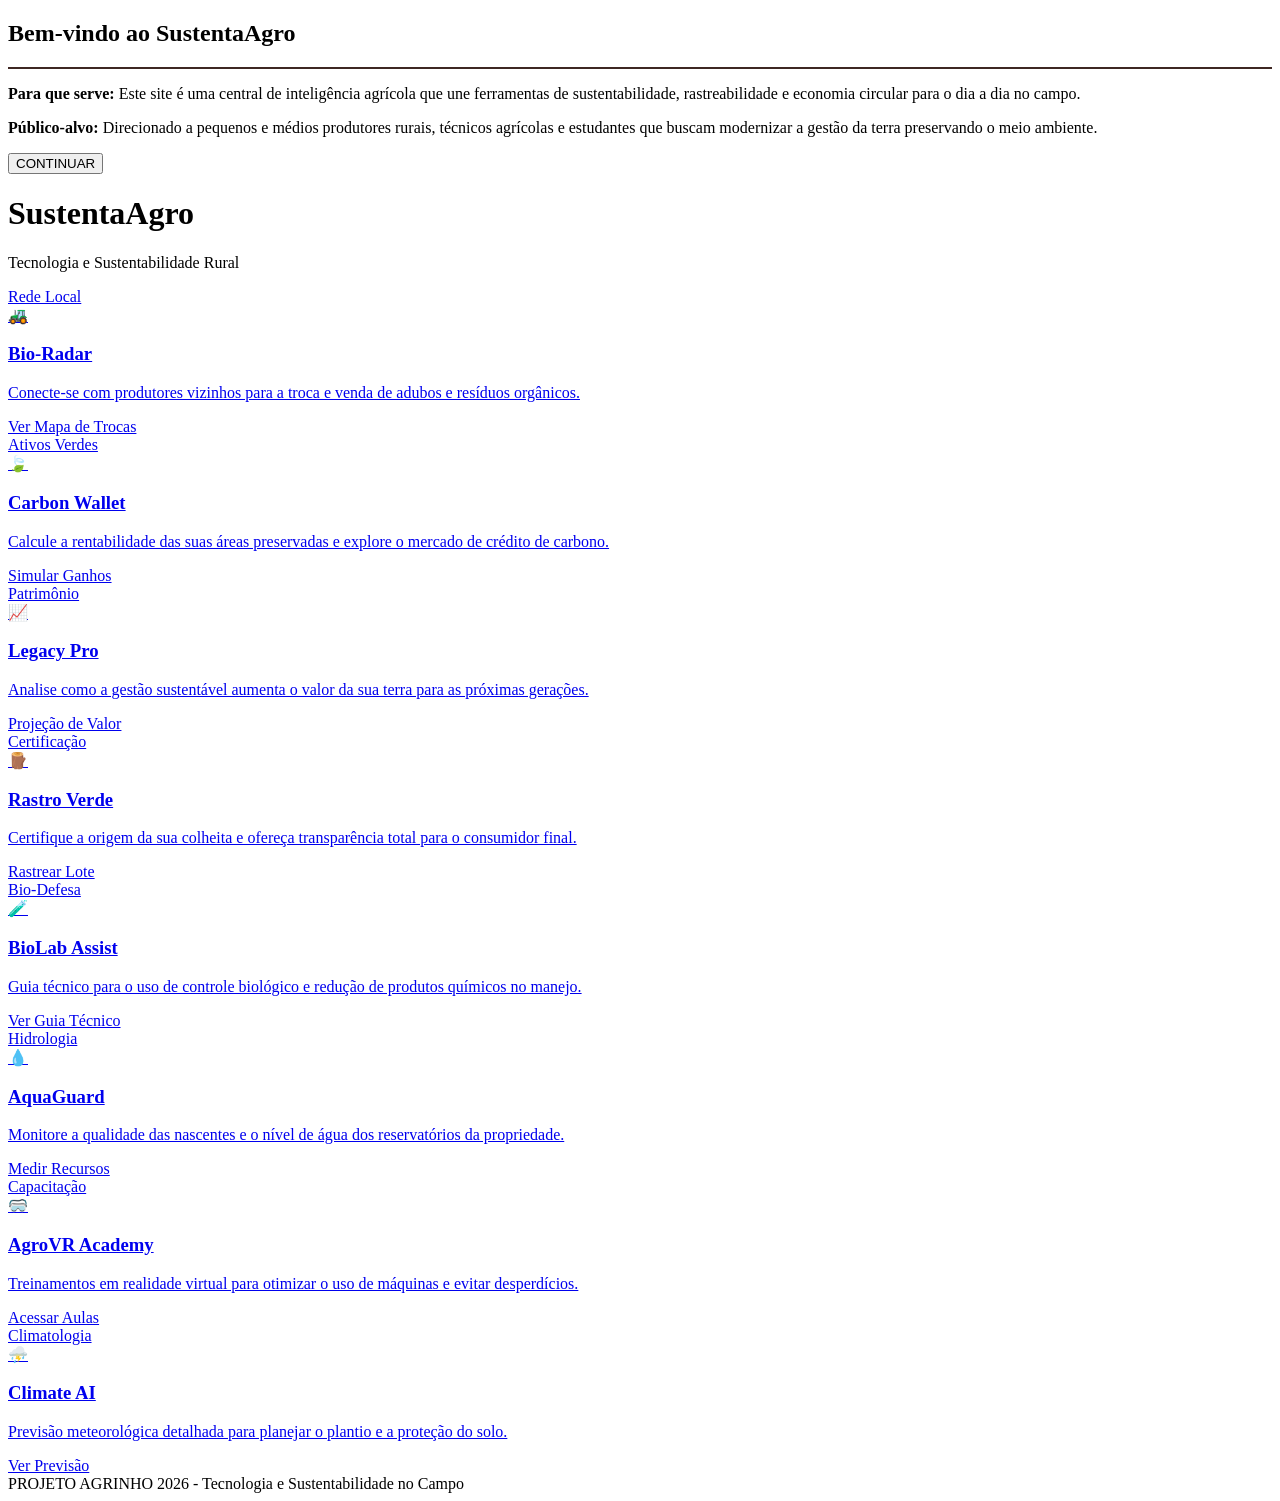
==== index.html @ 87b87731 "Add initial index.html for SustentaAgro website This file contains the main HTML structure for the S" ====
<!DOCTYPE html>
<html lang="pt-br">
<head>
    <meta charset="UTF-8">
    <meta name="viewport" content="width=device-width, initial-scale=1.0">
    <title>SustentaAgro | Inteligência Rural</title>
    <link href="https://fonts.googleapis.com/css2?family=Special+Elite&family=Rock+Salt&family=Bree+Serif&display=swap" rel="stylesheet">
    <link rel="stylesheet" href="style.css">
</head>
<body>

    <div id="modal-aviso">
        <div class="modal-conteudo">
            <h2>Bem-vindo ao SustentaAgro</h2>
            <hr border="1" color="#3e2723">
            <p><strong>Para que serve:</strong> Este site é uma central de inteligência agrícola que une ferramentas de sustentabilidade, rastreabilidade e economia circular para o dia a dia no campo.</p>
            <p><strong>Público-alvo:</strong> Direcionado a pequenos e médios produtores rurais, técnicos agrícolas e estudantes que buscam modernizar a gestão da terra preservando o meio ambiente.</p>
            <button class="btn-fechar" onclick="fecharModal()">CONTINUAR</button>
        </div>
    </div>

    <div vw class="enabled">
        <div vw-access-button class="active"></div>
        <div vw-plugin-wrapper><div class="vw-plugin-top-wrapper"></div></div>
    </div>
    <script src="https://vlibras.gov.br/app/vlibras-plugin.js"></script>
    <script>new window.VLibras.Widget('https://vlibras.gov.br/app');</script>

    <header>
        <h1>SustentaAgro</h1>
        <p>Tecnologia e Sustentabilidade Rural</p>
    </header>

    <div class="grid-container">
        <a href="bioradar.html" class="card">
            <div class="badge">Rede Local</div>
            <div class="icon">🚜</div>
            <h3>Bio-Radar</h3>
            <p>Conecte-se com produtores vizinhos para a troca e venda de adubos e resíduos orgânicos.</p>
            <div class="btn-rustico">Ver Mapa de Trocas</div>
        </a>

        <a href="carbono.html" class="card">
            <div class="badge">Ativos Verdes</div>
            <div class="icon">🍃</div>
            <h3>Carbon Wallet</h3>
            <p>Calcule a rentabilidade das suas áreas preservadas e explore o mercado de crédito de carbono.</p>
            <div class="btn-rustico">Simular Ganhos</div>
        </a>

        <a href="legacy.html" class="card">
            <div class="badge">Patrimônio</div>
            <div class="icon">📈</div>
            <h3>Legacy Pro</h3>
            <p>Analise como a gestão sustentável aumenta o valor da sua terra para as próximas gerações.</p>
            <div class="btn-rustico">Projeção de Valor</div>
        </a>

        <a href="rastroverde.html" class="card">
            <div class="badge">Certificação</div>
            <div class="icon">🪵</div>
            <h3>Rastro Verde</h3>
            <p>Certifique a origem da sua colheita e ofereça transparência total para o consumidor final.</p>
            <div class="btn-rustico">Rastrear Lote</div>
        </a>

        <a href="biolab.html" class="card">
            <div class="badge">Bio-Defesa</div>
            <div class="icon">🧪</div>
            <h3>BioLab Assist</h3>
            <p>Guia técnico para o uso de controle biológico e redução de produtos químicos no manejo.</p>
            <div class="btn-rustico">Ver Guia Técnico</div>
        </a>

        <a href="aquaguard.html" class="card">
            <div class="badge">Hidrologia</div>
            <div class="icon">💧</div>
            <h3>AquaGuard</h3>
            <p>Monitore a qualidade das nascentes e o nível de água dos reservatórios da propriedade.</p>
            <div class="btn-rustico">Medir Recursos</div>
        </a>

        <a href="agrovr.html" class="card">
            <div class="badge">Capacitação</div>
            <div class="icon">🥽</div>
            <h3>AgroVR Academy</h3>
            <p>Treinamentos em realidade virtual para otimizar o uso de máquinas e evitar desperdícios.</p>
            <div class="btn-rustico">Acessar Aulas</div>
        </a>

        <a href="climate.html" class="card">
            <div class="badge">Climatologia</div>
            <div class="icon">⛈️</div>
            <h3>Climate AI</h3>
            <p>Previsão meteorológica detalhada para planejar o plantio e a proteção do solo.</p>
            <div class="btn-rustico">Ver Previsão</div>
        </a>
    </div>

    <footer>
        PROJETO AGRINHO 2026 - Tecnologia e Sustentabilidade no Campo
    </footer>

    <script src="script.js"></script>
</body>
</html>
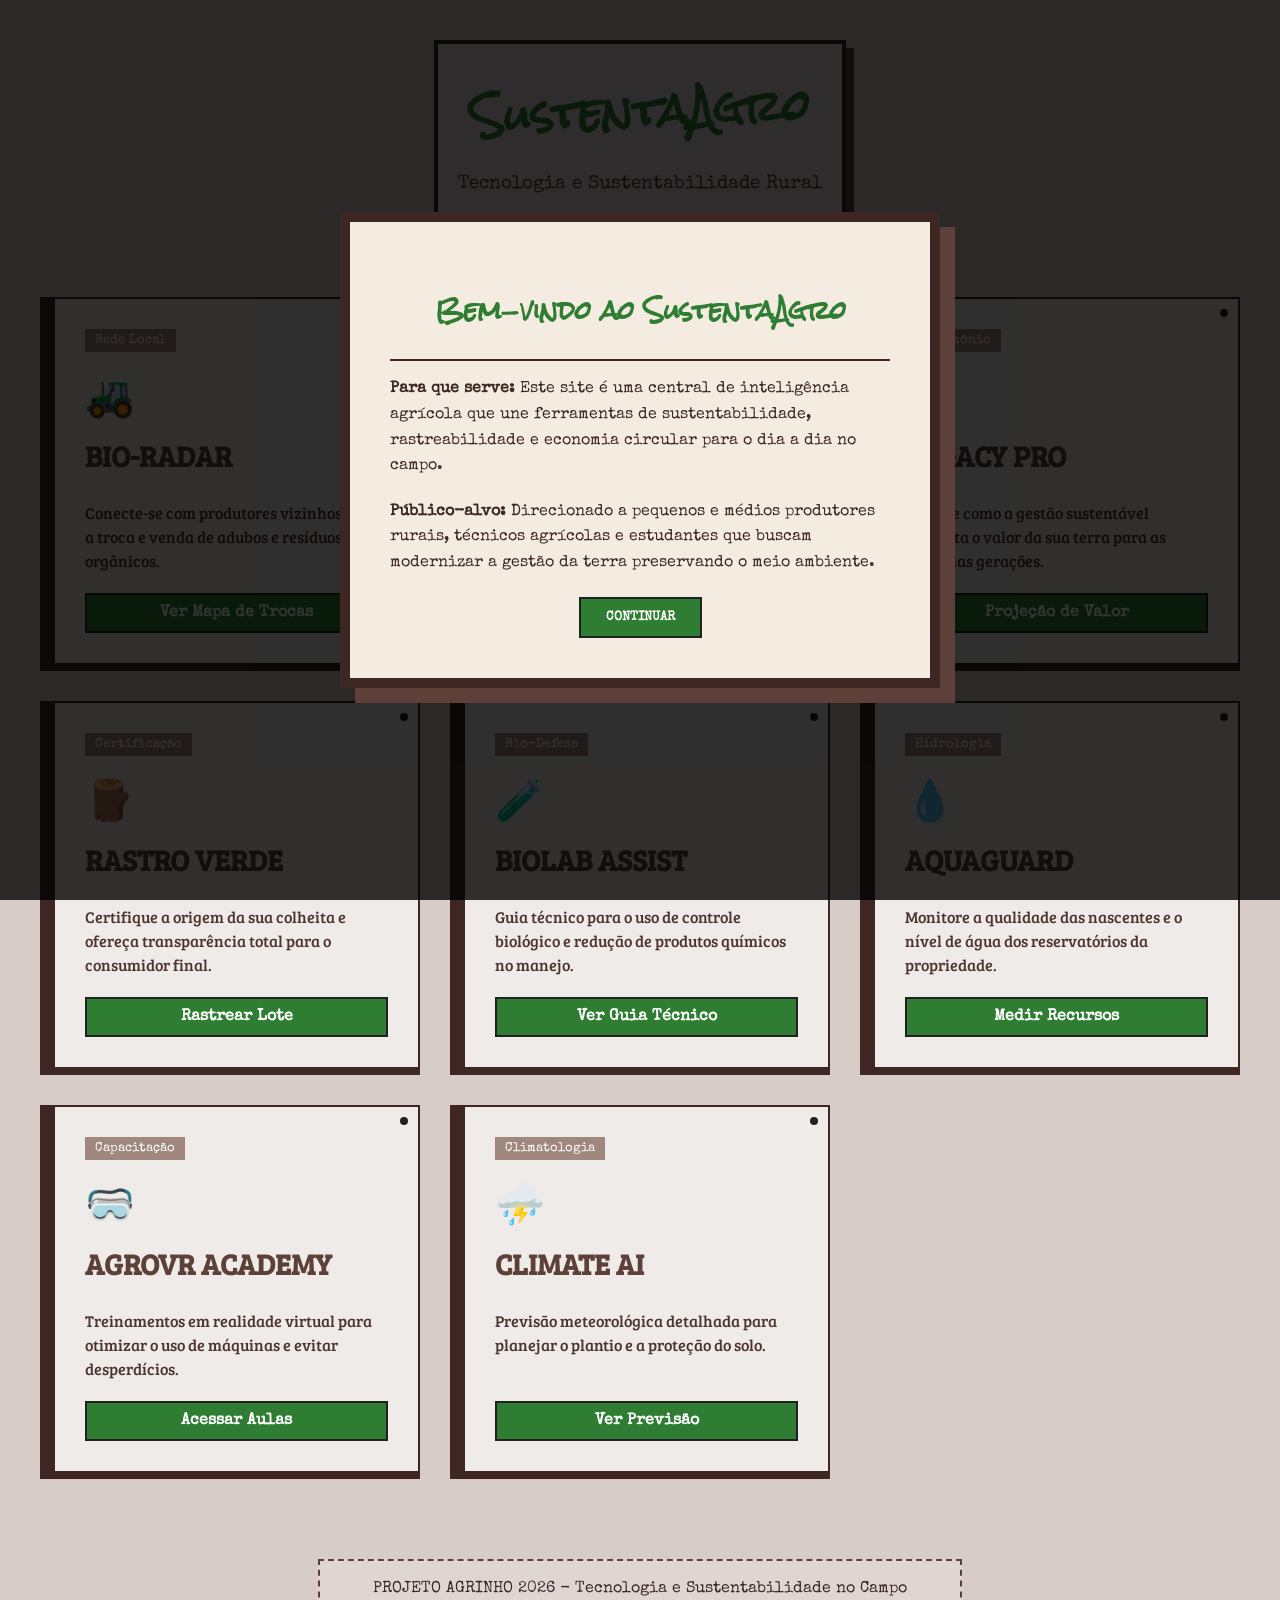
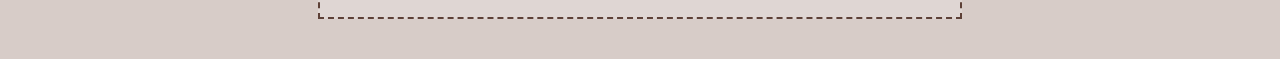
==== commit 711a1186: "Add VLibras plugin and modal close function" ====
--- a/index.html
+++ b/index.html
@@ -102,5 +102,19 @@
     </footer>
 
     <script src="script.js"></script>
+
+    <script src="https://vlibras.gov.br/app/vlibras-plugin.js"></script>
+    <script>new window.VLibras.Widget('https://vlibras.gov.br/app');</script>
+
+    <script>
+        function fecharModal() {
+            const modal = document.getElementById('modal-aviso');
+            modal.style.display = 'none';
+        }
+    </script>
+
+    <script src="script.js"></script>
 </body>
 </html>
+</body>
+</html>
--- a/style.css
+++ b/style.css
@@ -0,0 +1,189 @@
+:root {
+    --madeira-escura: #3e2723;
+    --madeira-clara: #a1887f;
+    --terra: #5d4037;
+    --palha: #f5f5dc;
+    --verde-mato: #2e7d32;
+    --ferro: #212121;
+}
+
+body {
+    font-family: 'Bree Serif', serif;
+    background-color: #d7ccc8;
+    background-image: url('https://www.transparenttextures.com/patterns/pinstriped-suit.png');
+    color: var(--madeira-escura);
+    margin: 0;
+    padding: 40px 20px;
+    display: flex;
+    flex-direction: column;
+    align-items: center;
+}
+
+/* --- ESTILO DO AVISO DE BOAS-VINDAS (MODAL) --- */
+#modal-aviso {
+    position: fixed;
+    top: 0; left: 0; width: 100%; height: 100%;
+    background: rgba(0, 0, 0, 0.8);
+    display: flex;
+    justify-content: center;
+    align-items: center;
+    z-index: 2000;
+}
+
+.modal-conteudo {
+    background: #f4ece1;
+    padding: 40px;
+    max-width: 500px;
+    width: 90%;
+    border: 10px solid var(--madeira-escura);
+    box-shadow: 15px 15px 0px var(--terra);
+    position: relative;
+    text-align: center;
+}
+
+.modal-conteudo h2 {
+    font-family: 'Rock Salt', cursive;
+    color: var(--verde-mato);
+    font-size: 1.5rem;
+    margin-bottom: 20px;
+}
+
+.modal-conteudo p {
+    font-family: 'Special Elite', cursive;
+    line-height: 1.6;
+    color: var(--madeira-escura);
+    margin-bottom: 20px;
+    text-align: left;
+}
+
+.btn-fechar {
+    background: var(--verde-mato);
+    color: white;
+    padding: 12px 25px;
+    border: 2px solid var(--ferro);
+    font-family: 'Special Elite', cursive;
+    cursor: pointer;
+    font-weight: bold;
+    transition: 0.3s;
+}
+
+.btn-fechar:hover {
+    background: var(--terra);
+}
+
+/* --- RESTANTE DO ESTILO ORIGINAL --- */
+header {
+    text-align: center;
+    margin-bottom: 60px;
+    padding: 20px;
+    border: 4px solid var(--madeira-escura);
+    background: rgba(255, 255, 255, 0.3);
+    box-shadow: 8px 8px 0px var(--terra);
+}
+
+header h1 {
+    font-family: 'Rock Salt', cursive;
+    font-size: 2.5rem;
+    color: var(--verde-mato);
+    margin: 0;
+    transform: rotate(-2deg);
+}
+
+header p {
+    font-family: 'Special Elite', display;
+    font-size: 1.2rem;
+    margin-top: 15px;
+    color: var(--terra);
+}
+
+.grid-container {
+    display: grid;
+    grid-template-columns: repeat(auto-fit, minmax(280px, 1fr));
+    gap: 30px;
+    width: 100%;
+    max-width: 1200px;
+}
+
+.card {
+    background: #efebe9;
+    border-left: 15px solid var(--madeira-escura);
+    border-top: 2px solid var(--madeira-escura);
+    border-right: 2px solid var(--madeira-escura);
+    border-bottom: 8px solid var(--madeira-escura);
+    padding: 30px;
+    text-decoration: none;
+    color: var(--madeira-escura);
+    transition: 0.3s;
+    position: relative;
+    display: flex;
+    flex-direction: column;
+}
+
+.card:hover {
+    transform: scale(1.02);
+    background: #fff;
+    box-shadow: 10px 10px 0px var(--verde-mato);
+}
+
+.card::before {
+    content: '';
+    position: absolute;
+    top: 10px; right: 10px;
+    width: 8px; height: 8px;
+    background: var(--ferro);
+    border-radius: 50%;
+}
+
+.badge {
+    font-family: 'Special Elite', display;
+    font-size: 0.8rem;
+    background: var(--madeira-clara);
+    color: #fff;
+    padding: 5px 10px;
+    display: inline-block;
+    margin-bottom: 15px;
+    width: fit-content;
+}
+
+.icon {
+    font-size: 40px;
+    margin-bottom: 15px;
+    display: block;
+}
+
+.card h3 {
+    margin: 0 0 10px 0;
+    font-size: 1.8rem;
+    color: var(--terra);
+    text-transform: uppercase;
+}
+
+.card p {
+    font-size: 1rem;
+    line-height: 1.5;
+    color: #4e342e;
+    margin-bottom: 20px;
+    flex-grow: 1;
+}
+
+.btn-rustico {
+    font-family: 'Special Elite', display;
+    background: var(--verde-mato);
+    color: #fff;
+    padding: 10px;
+    text-align: center;
+    border-radius: 0;
+    border: 2px solid var(--ferro);
+    font-weight: bold;
+}
+
+footer {
+    margin-top: 80px;
+    text-align: center;
+    font-family: 'Special Elite', display;
+    border: 2px dashed var(--terra);
+    padding: 20px;
+    background: rgba(255,255,255,0.2);
+    width: 100%;
+    max-width: 600px;
+}
